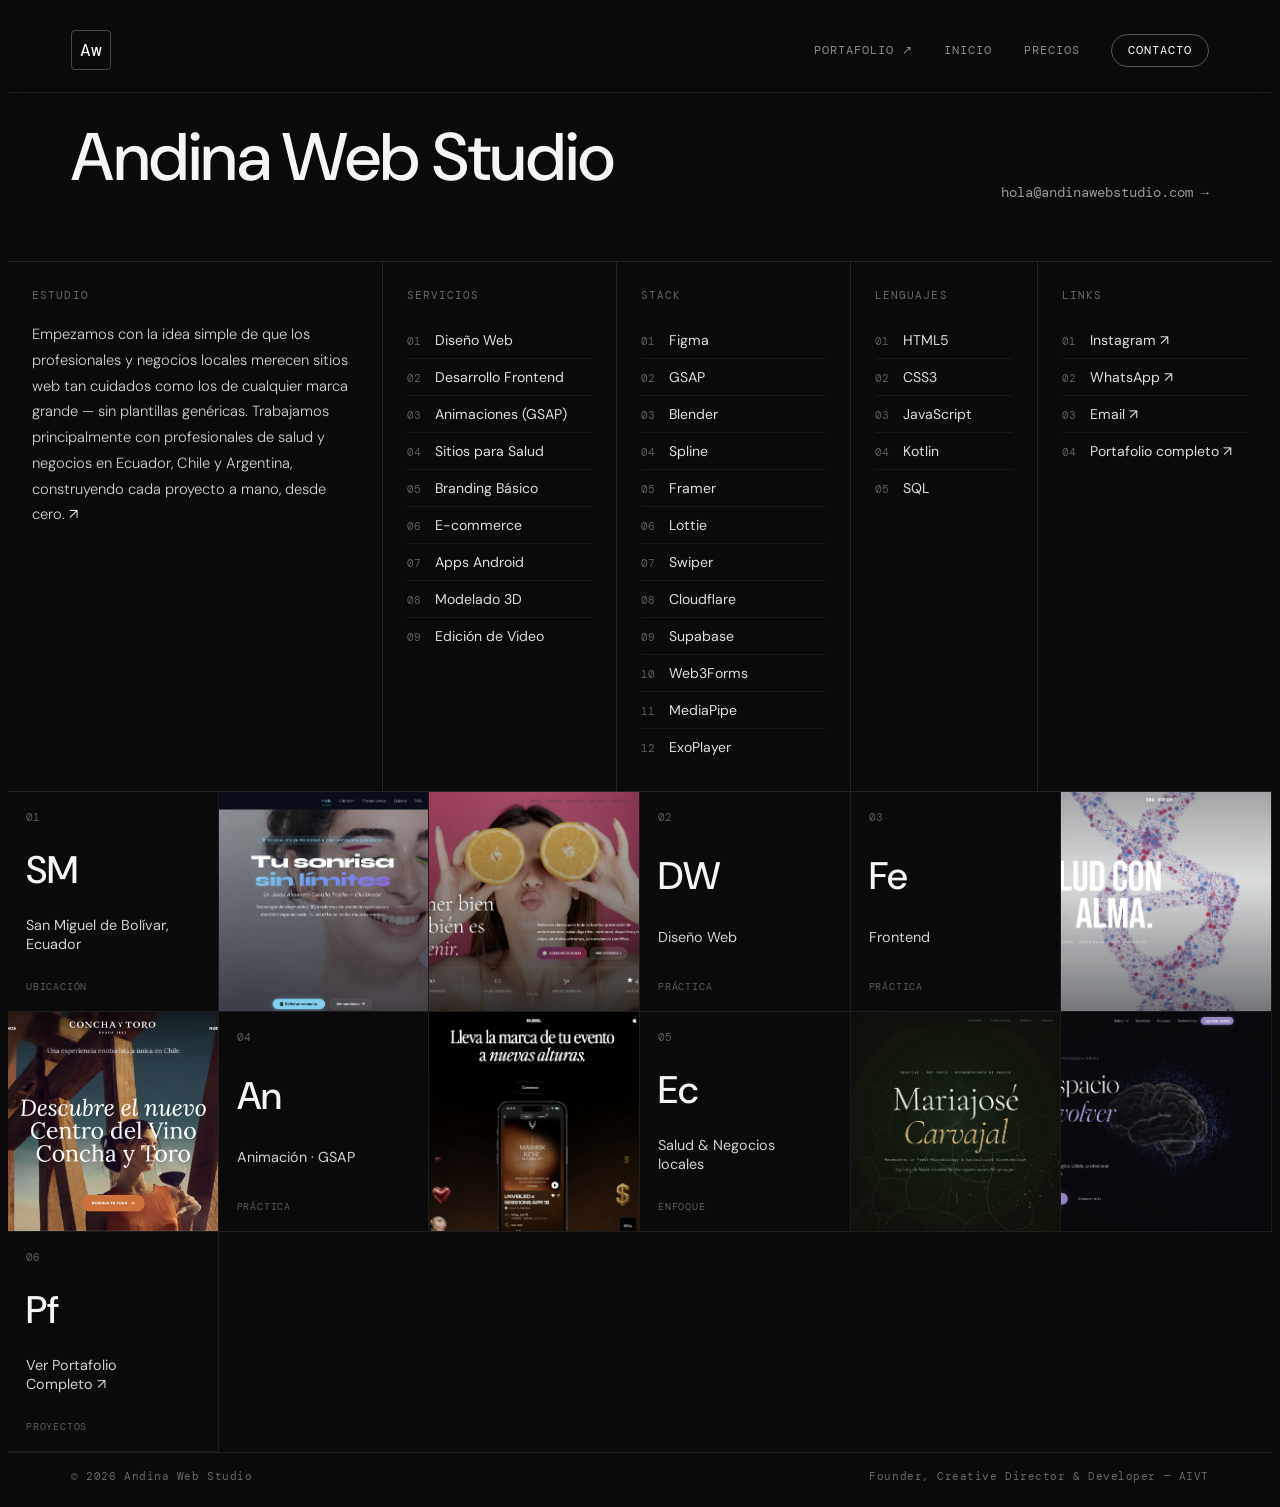
==== about.html @ 559cd748 "lookback-about" ====
<!DOCTYPE html>
<html lang="es">

<head>
  <!-- Google tag (gtag.js) -->
  <script async src="https://www.googletagmanager.com/gtag/js?id=G-6E87KCH0P9"></script>
  <script>
    window.dataLayer = window.dataLayer || [];
    function gtag() { dataLayer.push(arguments); }
    gtag('js', new Date());
    gtag('config', 'G-6E87KCH0P9');
  </script>

  <meta charset="UTF-8" />
  <meta http-equiv="X-UA-Compatible" content="IE=edge" />
  <meta name="viewport" content="width=device-width, initial-scale=1.0" />

  <title>Quiénes Somos — Andina Web Studio | Diseño Web en Ecuador</title>
  <meta name="description"
    content="Andina Web Studio: estudio independiente de diseño web en San Miguel de Bolívar, Ecuador. Servicios, stack y proyectos para profesionales de salud y negocios en Ecuador, Chile y Argentina." />

  <meta name="robots" content="index, follow, max-snippet:-1, max-image-preview:large, max-video-preview:-1" />
  <meta name="author" content="Andina Web Studio" />
  <meta name="theme-color" content="#0a0a0a" />
  <link rel="canonical" href="https://andinawebstudio.com/about.html" />

  <meta name="geo.region" content="EC-B" />
  <meta name="geo.placename" content="San Miguel de Bolívar, Ecuador" />
  <meta name="language" content="Spanish" />
  <meta name="content-language" content="es-EC" />

  <meta property="og:type" content="website" />
  <meta property="og:url" content="https://andinawebstudio.com/about.html" />
  <meta property="og:site_name" content="Andina Web Studio" />
  <meta property="og:locale" content="es_EC" />
  <meta property="og:title" content="Quiénes Somos — Andina Web Studio" />
  <meta property="og:description" content="Estudio independiente de diseño web en San Miguel de Bolívar, Ecuador." />
  <meta property="og:image" content="https://andinawebstudio.com/og-image.jpg" />

  <meta name="twitter:card" content="summary_large_image" />
  <meta name="twitter:title" content="Quiénes Somos — Andina Web Studio" />
  <meta name="twitter:description" content="Estudio independiente de diseño web en Ecuador." />
  <meta name="twitter:image" content="https://andinawebstudio.com/og-image.jpg" />

  <link rel="apple-touch-icon" sizes="180x180" href="apple-touch-icon.png" />
  <link rel="icon" type="image/png" sizes="32x32" href="favicon-32x32.png" />
  <link rel="icon" type="image/png" sizes="16x16" href="favicon-16x16.png" />
  <link rel="manifest" href="site.webmanifest" />

  <link rel="preconnect" href="https://fonts.googleapis.com" />
  <link rel="preconnect" href="https://fonts.gstatic.com" crossorigin />
  <link href="https://fonts.googleapis.com/css2?family=DM+Sans:wght@300;400;500;600&family=DM+Mono:wght@300;400;500&display=swap"
    rel="stylesheet" />

  <link rel="stylesheet" href="css/about.css" />
</head>

<body>

  <!-- NAV -->
  <nav class="ab-nav">
    <a href="index.html" class="ab-logo">Aw</a>
    <div class="ab-nav-links">
      <a href="proyectos.html">PORTAFOLIO ↗</a>
      <a href="index.html#sobre">INICIO</a>
      <a href="index.html#precios">PRECIOS</a>
      <a href="index.html#contacto" class="ab-nav-cta">CONTACTO</a>
    </div>
  </nav>

  <!-- HEADER -->
  <header class="ab-header">
    <h1>Andina Web Studio</h1>
    <a href="mailto:hola@andinawebstudio.com" class="ab-email">hola@andinawebstudio.com →</a>
  </header>

  <!-- TABLA DE 5 COLUMNAS -->
  <section class="ab-grid">

    <div class="ab-col ab-col-about">
      <div class="ab-col-title">ESTUDIO</div>
      <p class="ab-about-text">
        Empezamos con la idea simple de que los profesionales y negocios locales merecen sitios web tan
        cuidados como los de cualquier marca grande — sin plantillas genéricas. Trabajamos principalmente con
        profesionales de salud y negocios en Ecuador, Chile y Argentina, construyendo cada proyecto a mano,
        desde cero. <a href="index.html#sobre">↗</a>
      </p>
    </div>

    <div class="ab-col">
      <div class="ab-col-title">SERVICIOS</div>
      <ul class="ab-list">
        <li><span class="ab-num">01</span><span>Diseño Web</span></li>
        <li><span class="ab-num">02</span><span>Desarrollo Frontend</span></li>
        <li><span class="ab-num">03</span><span>Animaciones (GSAP)</span></li>
        <li><span class="ab-num">04</span><span>Sitios para Salud</span></li>
        <li><span class="ab-num">05</span><span>Branding Básico</span></li>
        <li><span class="ab-num">06</span><span>E-commerce</span></li>
        <li><span class="ab-num">07</span><span>Apps Android</span></li>
        <li><span class="ab-num">08</span><span>Modelado 3D</span></li>
        <li><span class="ab-num">09</span><span>Edición de Video</span></li>
      </ul>
    </div>

    <div class="ab-col">
      <div class="ab-col-title">STACK</div>
      <ul class="ab-list">
        <li><span class="ab-num">01</span><span>Figma</span></li>
        <li><span class="ab-num">02</span><span>GSAP</span></li>
        <li><span class="ab-num">03</span><span>Blender</span></li>
        <li><span class="ab-num">04</span><span>Spline</span></li>
        <li><span class="ab-num">05</span><span>Framer</span></li>
        <li><span class="ab-num">06</span><span>Lottie</span></li>
        <li><span class="ab-num">07</span><span>Swiper</span></li>
        <li><span class="ab-num">08</span><span>Cloudflare</span></li>
        <li><span class="ab-num">09</span><span>Supabase</span></li>
        <li><span class="ab-num">10</span><span>Web3Forms</span></li>
        <li><span class="ab-num">11</span><span>MediaPipe</span></li>
        <li><span class="ab-num">12</span><span>ExoPlayer</span></li>
      </ul>
    </div>

    <div class="ab-col">
      <div class="ab-col-title">LENGUAJES</div>
      <ul class="ab-list">
        <li><span class="ab-num">01</span><span>HTML5</span></li>
        <li><span class="ab-num">02</span><span>CSS3</span></li>
        <li><span class="ab-num">03</span><span>JavaScript</span></li>
        <li><span class="ab-num">04</span><span>Kotlin</span></li>
        <li><span class="ab-num">05</span><span>SQL</span></li>
      </ul>
    </div>

    <div class="ab-col">
      <div class="ab-col-title">LINKS</div>
      <ul class="ab-list">
        <li><span class="ab-num">01</span><a href="https://instagram.com/andinawebstudio" target="_blank"
            rel="noopener">Instagram ↗</a></li>
        <li><span class="ab-num">02</span><a href="https://wa.me/593989565924" target="_blank"
            rel="noopener">WhatsApp ↗</a></li>
        <li><span class="ab-num">03</span><a href="mailto:hola@andinawebstudio.com">Email ↗</a></li>
        <li><span class="ab-num">04</span><a href="proyectos.html">Portafolio completo ↗</a></li>
      </ul>
    </div>

  </section>

  <!-- MOSAICO -->
  <section class="ab-mosaic">

    <div class="ab-tile ab-tile-text">
      <div class="ab-tile-num">01</div>
      <div class="ab-tile-big">SM</div>
      <div class="ab-tile-label">San Miguel de Bolívar,<br>Ecuador</div>
      <div class="ab-tile-tag">UBICACIÓN</div>
    </div>

    <div class="ab-tile ab-tile-img">
      <img src="assets/img/clinidental.webp" alt="Clinidental" loading="lazy" />
    </div>

    <div class="ab-tile ab-tile-img">
      <img src="assets/img/nutricion.webp" alt="Nutrición Clínica" loading="lazy" />
    </div>

    <div class="ab-tile ab-tile-text">
      <div class="ab-tile-num">02</div>
      <div class="ab-tile-big">DW</div>
      <div class="ab-tile-label">Diseño Web</div>
      <div class="ab-tile-tag">PRÁCTICA</div>
    </div>

    <div class="ab-tile ab-tile-text">
      <div class="ab-tile-num">03</div>
      <div class="ab-tile-big">Fe</div>
      <div class="ab-tile-label">Frontend</div>
      <div class="ab-tile-tag">PRÁCTICA</div>
    </div>

    <div class="ab-tile ab-tile-img">
      <img src="assets/img/dravivian.webp" alt="Dra. Vivian Ríos" loading="lazy" />
    </div>

    <div class="ab-tile ab-tile-img">
      <img src="assets/img/conchaytoro.webp" alt="Viña Concha y Toro" loading="lazy" />
    </div>

    <div class="ab-tile ab-tile-text">
      <div class="ab-tile-num">04</div>
      <div class="ab-tile-big">An</div>
      <div class="ab-tile-label">Animación · GSAP</div>
      <div class="ab-tile-tag">PRÁCTICA</div>
    </div>

    <div class="ab-tile ab-tile-img">
      <img src="assets/img/bubbl.webp" alt="Bubbl" loading="lazy" />
    </div>

    <div class="ab-tile ab-tile-text">
      <div class="ab-tile-num">05</div>
      <div class="ab-tile-big">Ec</div>
      <div class="ab-tile-label">Salud &amp; Negocios<br>locales</div>
      <div class="ab-tile-tag">ENFOQUE</div>
    </div>

    <div class="ab-tile ab-tile-img">
      <img src="assets/img/cote.webp" alt="Microbiología Agrícola" loading="lazy" />
    </div>

    <div class="ab-tile ab-tile-img">
      <img src="assets/img/psicologia2.webp" alt="Psicología Humanizada" loading="lazy" />
    </div>

    <a href="proyectos.html" class="ab-tile ab-tile-text ab-tile-link">
      <div class="ab-tile-num">06</div>
      <div class="ab-tile-big">Pf</div>
      <div class="ab-tile-label">Ver Portafolio<br>Completo ↗</div>
      <div class="ab-tile-tag">PROYECTOS</div>
    </a>

  </section>

  <!-- FOOTER MINIMALISTA -->
  <footer class="ab-footer">
    <div class="ab-footer-copy">© 2026 Andina Web Studio</div>
    <span class="ab-footer-contact">Founder, Creative Director &amp; Developer — AIVT</span>
  </footer>

  <script src="js/about.js" defer></script>
</body>

</html>
---- css/about.css ----
/* ============================================================
   Andina Web Studio — about.css
   Estilo editorial oscuro (independiente del tema claro del sitio)
============================================================ */

body {
  background: #0a0a0a;
  color: #f5f5f5;
  font-family: 'DM Sans', sans-serif;
  cursor: auto;
}

/* ===== NAV ===== */
.ab-nav {
  position: sticky;
  top: 0;
  z-index: 500;
  display: flex;
  justify-content: space-between;
  align-items: center;
  padding: 22px 5%;
  background: rgba(10, 10, 10, 0.7);
  backdrop-filter: blur(14px);
  -webkit-backdrop-filter: blur(14px);
  border-bottom: 1px solid rgba(255, 255, 255, 0.08);
}

.ab-logo {
  font-family: 'DM Mono', monospace;
  font-size: 1.1rem;
  color: #fff;
  text-decoration: none;
  border: 1px solid rgba(255, 255, 255, 0.25);
  width: 38px;
  height: 38px;
  display: flex;
  align-items: center;
  justify-content: center;
  border-radius: 4px;
}

.ab-nav-links {
  display: flex;
  gap: 32px;
  align-items: center;
}

.ab-nav-links a {
  color: rgba(245, 245, 245, 0.55);
  text-decoration: none;
  font-family: 'DM Mono', monospace;
  font-size: 0.72rem;
  letter-spacing: 0.08em;
  transition: color 0.25s ease;
}

.ab-nav-links a:hover {
  color: #fff;
}

.ab-nav-cta {
  color: #fff !important;
  border: 1px solid rgba(255, 255, 255, 0.3);
  padding: 8px 16px;
  border-radius: 30px;
}

/* ===== HEADER ===== */
.ab-header {
  padding: 20px 5% 60px;
  display: flex;
  justify-content: space-between;
  align-items: flex-end;
  flex-wrap: wrap;
  gap: 20px;
  border-bottom: 1px solid rgba(255, 255, 255, 0.1);
}

.ab-header h1 {
  font-family: 'DM Sans', sans-serif;
  font-weight: 500;
  font-size: clamp(2.4rem, 6vw, 4.2rem);
  margin: 0;
  letter-spacing: -0.01em;
}

.ab-email {
  font-family: 'DM Mono', monospace;
  font-size: 0.85rem;
  color: rgba(245, 245, 245, 0.6);
  text-decoration: none;
  transition: color 0.25s ease;
}

.ab-email:hover {
  color: #fff;
}

/* ===== GRID DE 5 COLUMNAS ===== */
.ab-grid {
  display: grid;
  grid-template-columns: 1.6fr 1fr 1fr 0.8fr 1fr;
  border-bottom: 1px solid rgba(255, 255, 255, 0.1);
}

.ab-col {
  padding: 26px 24px;
  border-right: 1px solid rgba(255, 255, 255, 0.1);
}

.ab-col:last-child {
  border-right: none;
}

.ab-col-title {
  font-family: 'DM Mono', monospace;
  font-size: 0.7rem;
  letter-spacing: 0.1em;
  color: rgba(245, 245, 245, 0.4);
  margin-bottom: 20px;
}

.ab-about-text {
  font-size: 0.92rem;
  line-height: 1.75;
  font-weight: 300;
  color: rgba(245, 245, 245, 0.85);
}

.ab-about-text a {
  color: #fff;
  text-decoration: none;
}

.ab-list {
  list-style: none;
  padding: 0;
  margin: 0;
}

.ab-list li {
  display: flex;
  align-items: baseline;
  gap: 12px;
  padding: 9px 0;
  border-top: 1px solid rgba(255, 255, 255, 0.06);
  font-size: 0.88rem;
}

.ab-list li:first-child {
  border-top: none;
}

.ab-list li span:last-child,
.ab-list li a {
  color: rgba(245, 245, 245, 0.9);
  text-decoration: none;
  font-weight: 400;
  transition: color 0.25s ease;
}

.ab-list li a:hover {
  color: #A8C8E8;
}

.ab-num {
  font-family: 'DM Mono', monospace;
  font-size: 0.7rem;
  color: rgba(245, 245, 245, 0.35);
  min-width: 16px;
}

/* ===== MOSAICO ===== */
.ab-mosaic {
  display: grid;
  grid-template-columns: repeat(6, 1fr);
  grid-auto-rows: 220px;
}

.ab-tile {
  position: relative;
  border-right: 1px solid rgba(255, 255, 255, 0.08);
  border-bottom: 1px solid rgba(255, 255, 255, 0.08);
  overflow: hidden;
}

.ab-tile-img img {
  width: 100%;
  height: 100%;
  object-fit: cover;
  display: block;
  filter: grayscale(15%);
  transition: transform 0.5s ease, filter 0.5s ease;
}

.ab-tile-img:hover img {
  transform: scale(1.05);
  filter: grayscale(0%);
}

.ab-tile-text {
  padding: 18px;
  display: flex;
  flex-direction: column;
  justify-content: space-between;
  text-decoration: none;
  color: inherit;
  transition: background 0.3s ease;
}

.ab-tile-text:hover {
  background: rgba(255, 255, 255, 0.04);
}

.ab-tile-num {
  font-family: 'DM Mono', monospace;
  font-size: 0.7rem;
  color: rgba(245, 245, 245, 0.35);
}

.ab-tile-big {
  font-family: 'DM Sans', sans-serif;
  font-weight: 500;
  font-size: 2.4rem;
  line-height: 1;
  margin: 10px 0;
}

.ab-tile-label {
  font-size: 0.9rem;
  font-weight: 400;
  color: rgba(245, 245, 245, 0.85);
  line-height: 1.3;
}

.ab-tile-tag {
  font-family: 'DM Mono', monospace;
  font-size: 0.62rem;
  letter-spacing: 0.08em;
  color: rgba(245, 245, 245, 0.35);
  margin-top: 10px;
}

.ab-tile-link {
  cursor: pointer;
}

/* ===== FOOTER MINIMALISTA ===== */
.ab-footer {
  display: flex;
  justify-content: space-between;
  align-items: center;
  padding: 16px 5%;
  border-top: 1px solid rgba(255, 255, 255, 0.08);
}

.ab-footer-copy {
  font-family: 'DM Mono', monospace;
  font-size: 0.68rem;
  letter-spacing: 0.05em;
  color: rgba(245, 245, 245, 0.4);
}

.ab-footer-contact {
  font-family: 'DM Mono', monospace;
  font-size: 0.68rem;
  letter-spacing: 0.05em;
  color: rgba(245, 245, 245, 0.4);
  text-decoration: none;
}

/* ===== RESPONSIVE ===== */
@media (max-width: 968px) {
  .ab-grid {
    grid-template-columns: 1fr 1fr;
  }

  .ab-col-about {
    grid-column: 1 / -1;
  }

  .ab-mosaic {
    grid-template-columns: repeat(3, 1fr);
    grid-auto-rows: 160px;
  }
}

@media (max-width: 640px) {
  .ab-nav-links {
    gap: 16px;
  }

  .ab-nav-links a {
    font-size: 0.62rem;
  }

  .ab-grid {
    grid-template-columns: 1fr;
  }

  .ab-col {
    border-right: none;
    border-bottom: 1px solid rgba(255, 255, 255, 0.1);
  }

  .ab-mosaic {
    grid-template-columns: repeat(2, 1fr);
    grid-auto-rows: 150px;
  }
}
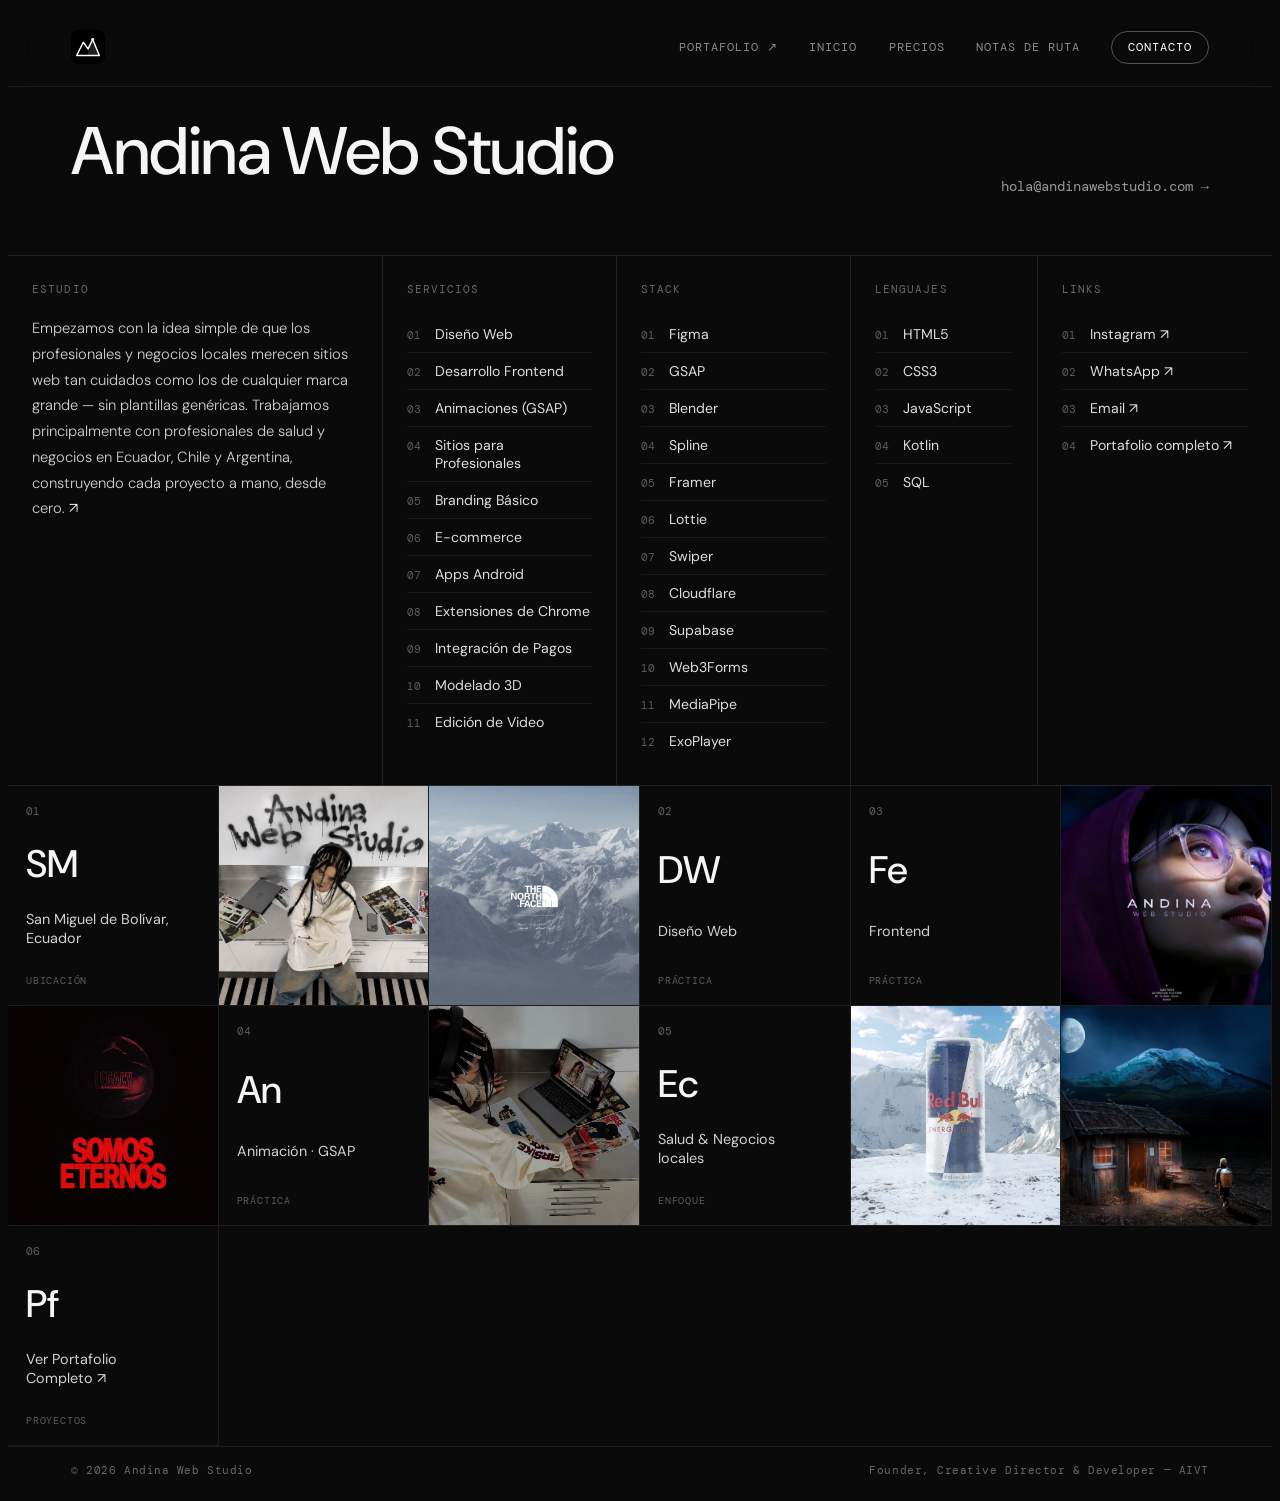
==== commit 9d55ee36: "Added about.html and notas-de-ruta.html; improved navigation, fixed broken links, cleaned HTML struc" ====
--- a/about.html
+++ b/about.html
@@ -59,14 +59,32 @@
 
   <!-- NAV -->
   <nav class="ab-nav">
-    <a href="index.html" class="ab-logo">Aw</a>
+    <a href="index.html" class="ab-logo">
+      <svg width="34" height="34" viewBox="0 0 36 36" fill="none" xmlns="http://www.w3.org/2000/svg">
+        <rect width="36" height="36" rx="8" fill="#000000" />
+        <path d="M6 27L13 13L18 20L23 10L30 27H6Z" fill="none" stroke="#FFFFFF" stroke-width="1.5"
+          stroke-linejoin="round" />
+        <path d="M18 20L23 10L30 27H18V20Z" fill="rgba(255,255,255,0.12)" />
+        <circle cx="23" cy="10" r="1.5" fill="#FFFFFF" />
+      </svg>
+    </a>
     <div class="ab-nav-links">
       <a href="proyectos.html">PORTAFOLIO ↗</a>
       <a href="index.html#sobre">INICIO</a>
       <a href="index.html#precios">PRECIOS</a>
+      <a href="notas-de-ruta.html">NOTAS DE RUTA</a>
       <a href="index.html#contacto" class="ab-nav-cta">CONTACTO</a>
     </div>
+    <button class="ab-hamburger" id="abHamburger" aria-label="Menú"><span></span><span></span><span></span></button>
   </nav>
+
+  <div class="ab-mobile-menu" id="abMobileMenu">
+    <a href="proyectos.html">Portafolio</a>
+    <a href="index.html#sobre">Inicio</a>
+    <a href="index.html#precios">Precios</a>
+    <a href="notas-de-ruta.html">Notas de ruta</a>
+    <a href="index.html#contacto">Contacto</a>
+  </div>
 
   <!-- HEADER -->
   <header class="ab-header">
@@ -93,12 +111,14 @@
         <li><span class="ab-num">01</span><span>Diseño Web</span></li>
         <li><span class="ab-num">02</span><span>Desarrollo Frontend</span></li>
         <li><span class="ab-num">03</span><span>Animaciones (GSAP)</span></li>
-        <li><span class="ab-num">04</span><span>Sitios para Salud</span></li>
+        <li><span class="ab-num">04</span><span>Sitios para Profesionales</span></li>
         <li><span class="ab-num">05</span><span>Branding Básico</span></li>
         <li><span class="ab-num">06</span><span>E-commerce</span></li>
         <li><span class="ab-num">07</span><span>Apps Android</span></li>
-        <li><span class="ab-num">08</span><span>Modelado 3D</span></li>
-        <li><span class="ab-num">09</span><span>Edición de Video</span></li>
+        <li><span class="ab-num">08</span><span>Extensiones de Chrome</span></li>
+        <li><span class="ab-num">09</span><span>Integración de Pagos</span></li>
+        <li><span class="ab-num">10</span><span>Modelado 3D</span></li>
+        <li><span class="ab-num">11</span><span>Edición de Video</span></li>
       </ul>
     </div>
 
@@ -156,11 +176,11 @@
     </div>
 
     <div class="ab-tile ab-tile-img">
-      <img src="assets/img/clinidental.webp" alt="Clinidental" loading="lazy" />
-    </div>
-
-    <div class="ab-tile ab-tile-img">
-      <img src="assets/img/nutricion.webp" alt="Nutrición Clínica" loading="lazy" />
+      <img src="assets/img/modelo1.webp" alt="modelo-mujer" loading="lazy" />
+    </div>
+
+    <div class="ab-tile ab-tile-img">
+      <img src="assets/img/modelo2.webp" alt="logo de north face" loading="lazy" />
     </div>
 
     <div class="ab-tile ab-tile-text">
@@ -178,11 +198,11 @@
     </div>
 
     <div class="ab-tile ab-tile-img">
-      <img src="assets/img/dravivian.webp" alt="Dra. Vivian Ríos" loading="lazy" />
-    </div>
-
-    <div class="ab-tile ab-tile-img">
-      <img src="assets/img/conchaytoro.webp" alt="Viña Concha y Toro" loading="lazy" />
+      <img src="assets/img/modelo3.webp" alt="Hero de la marca" loading="lazy" />
+    </div>
+
+    <div class="ab-tile ab-tile-img">
+      <img src="assets/img/modelo4.webp" alt="herramientas de inspiracion y creacion para diseño Web" loading="lazy" />
     </div>
 
     <div class="ab-tile ab-tile-text">
@@ -193,7 +213,7 @@
     </div>
 
     <div class="ab-tile ab-tile-img">
-      <img src="assets/img/bubbl.webp" alt="Bubbl" loading="lazy" />
+      <img src="assets/img/modelo5.webp" alt="mujer joven enfocada en su computadora" loading="lazy" />
     </div>
 
     <div class="ab-tile ab-tile-text">
@@ -204,11 +224,11 @@
     </div>
 
     <div class="ab-tile ab-tile-img">
-      <img src="assets/img/cote.webp" alt="Microbiología Agrícola" loading="lazy" />
-    </div>
-
-    <div class="ab-tile ab-tile-img">
-      <img src="assets/img/psicologia2.webp" alt="Psicología Humanizada" loading="lazy" />
+      <img src="assets/img/modelo6.webp" alt="lata de bebida energetica de la marca red bull" loading="lazy" />
+    </div>
+
+    <div class="ab-tile ab-tile-img">
+      <img src="assets/img/modelo7.webp" alt="logo de andina web studio" loading="lazy" />
     </div>
 
     <a href="proyectos.html" class="ab-tile ab-tile-text ab-tile-link">
--- a/css/about.css
+++ b/css/about.css
@@ -26,18 +26,57 @@
 }
 
 .ab-logo {
-  font-family: 'DM Mono', monospace;
-  font-size: 1.1rem;
+  display: flex;
+  align-items: center;
+  justify-content: center;
+  text-decoration: none;
+  flex-shrink: 0;
+}
+
+/* Hamburguesa + menú mobile */
+.ab-hamburger {
+  display: none;
+  flex-direction: column;
+  gap: 5px;
+  cursor: pointer;
+  padding: 4px;
+  background: none;
+  border: none;
+}
+.ab-hamburger span {
+  display: block;
+  width: 24px;
+  height: 2px;
+  background: #fff;
+  border-radius: 2px;
+  transition: transform 0.3s ease, opacity 0.3s ease;
+}
+.ab-hamburger.open span:nth-child(1) { transform: rotate(45deg) translate(5px, 5px); }
+.ab-hamburger.open span:nth-child(2) { opacity: 0; }
+.ab-hamburger.open span:nth-child(3) { transform: rotate(-45deg) translate(5px, -5px); }
+
+.ab-mobile-menu {
+  display: none;
+  position: fixed;
+  inset: 72px 0 0 0;
+  background: rgba(10, 10, 10, 0.97);
+  backdrop-filter: blur(20px);
+  z-index: 499;
+  flex-direction: column;
+  align-items: center;
+  justify-content: center;
+  gap: 32px;
+}
+.ab-mobile-menu.open { display: flex; }
+.ab-mobile-menu a {
+  font-size: 1.5rem;
+  font-family: 'DM Sans', sans-serif;
+  font-weight: 500;
   color: #fff;
   text-decoration: none;
-  border: 1px solid rgba(255, 255, 255, 0.25);
-  width: 38px;
-  height: 38px;
-  display: flex;
-  align-items: center;
-  justify-content: center;
-  border-radius: 4px;
-}
+  transition: color 0.3s ease;
+}
+.ab-mobile-menu a:hover { color: #A8C8E8; }
 
 .ab-nav-links {
   display: flex;
@@ -250,6 +289,8 @@
   display: flex;
   justify-content: space-between;
   align-items: center;
+  flex-wrap: wrap;
+  gap: 10px 20px;
   padding: 16px 5%;
   border-top: 1px solid rgba(255, 255, 255, 0.08);
 }
@@ -267,6 +308,11 @@
   letter-spacing: 0.05em;
   color: rgba(245, 245, 245, 0.4);
   text-decoration: none;
+  transition: color 0.25s ease;
+}
+
+a.ab-footer-contact:hover {
+  color: #A8C8E8;
 }
 
 /* ===== RESPONSIVE ===== */
@@ -287,11 +333,11 @@
 
 @media (max-width: 640px) {
   .ab-nav-links {
-    gap: 16px;
-  }
-
-  .ab-nav-links a {
-    font-size: 0.62rem;
+    display: none;
+  }
+
+  .ab-hamburger {
+    display: flex;
   }
 
   .ab-grid {
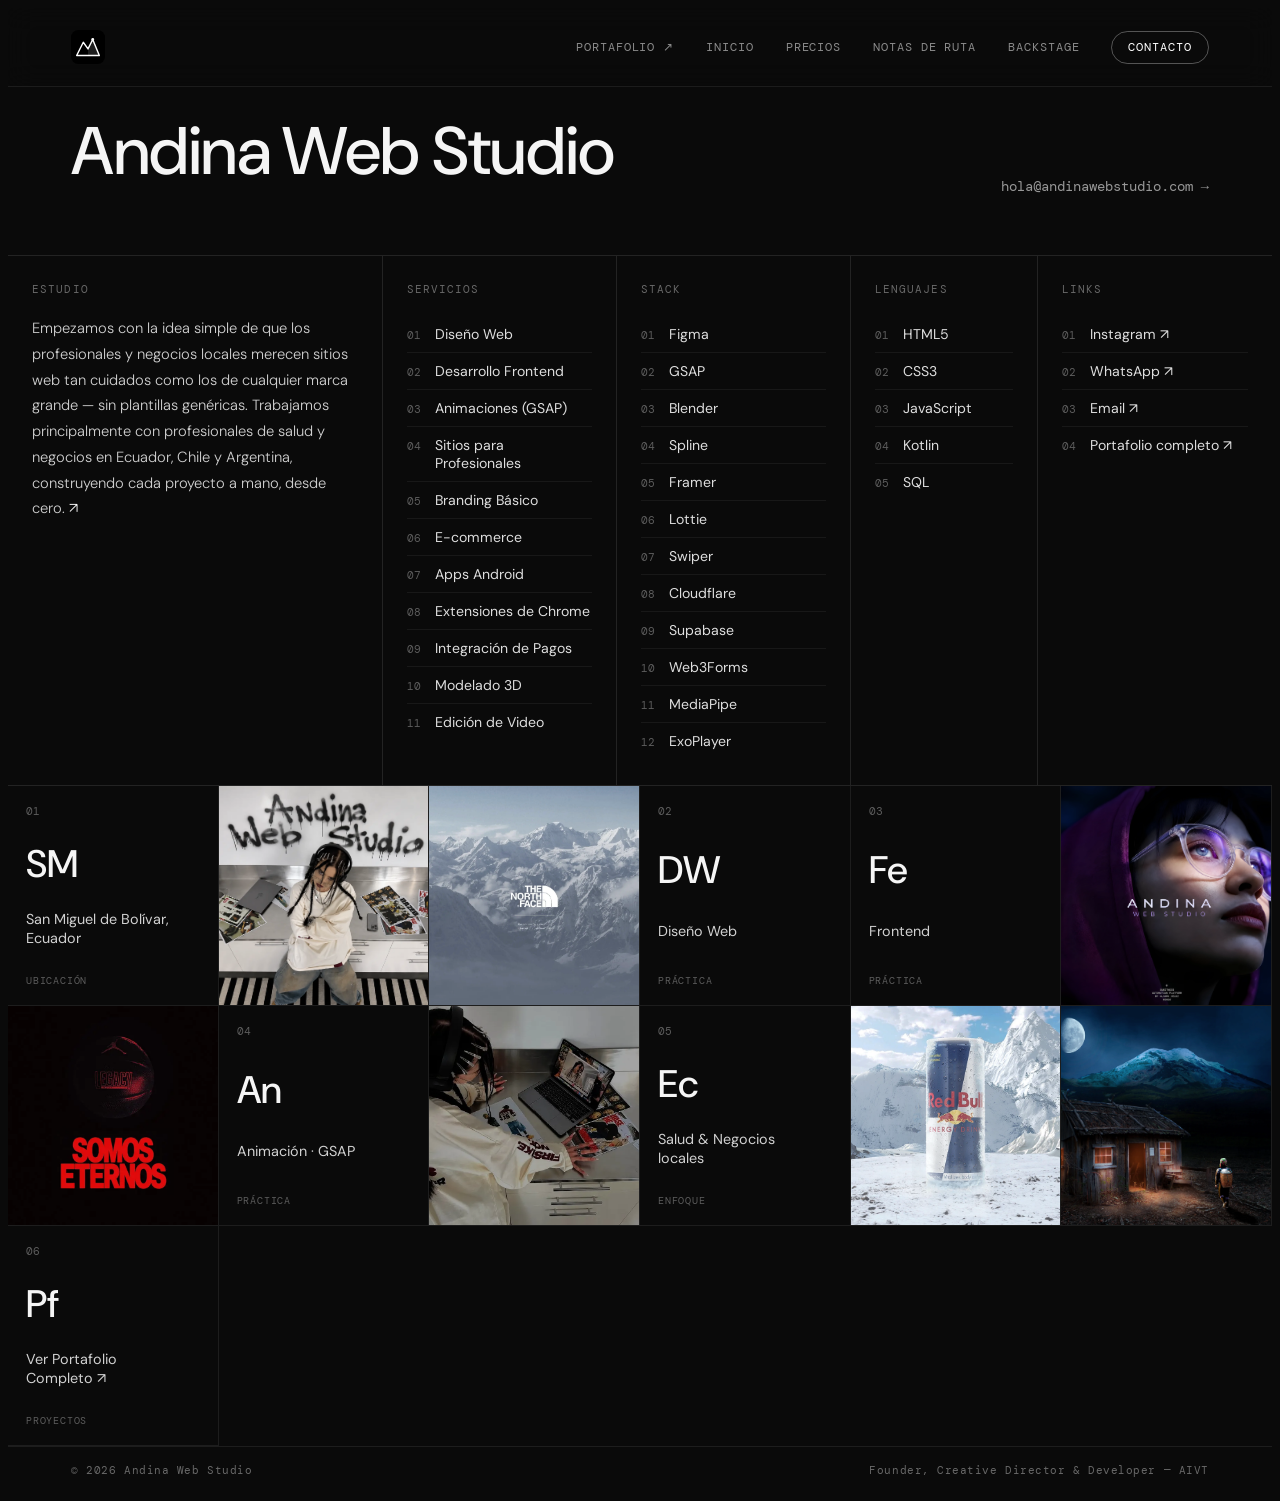
==== commit 24177b84: "fixes" ====
--- a/about.html
+++ b/about.html
@@ -73,6 +73,7 @@
       <a href="index.html#sobre">INICIO</a>
       <a href="index.html#precios">PRECIOS</a>
       <a href="notas-de-ruta.html">NOTAS DE RUTA</a>
+      <a href="backstage.html">BACKSTAGE</a>
       <a href="index.html#contacto" class="ab-nav-cta">CONTACTO</a>
     </div>
     <button class="ab-hamburger" id="abHamburger" aria-label="Menú"><span></span><span></span><span></span></button>
@@ -83,6 +84,7 @@
     <a href="index.html#sobre">Inicio</a>
     <a href="index.html#precios">Precios</a>
     <a href="notas-de-ruta.html">Notas de ruta</a>
+    <a href="backstage.html">Backstage</a>
     <a href="index.html#contacto">Contacto</a>
   </div>
 
--- a/css/about.css
+++ b/css/about.css
@@ -84,6 +84,11 @@
   align-items: center;
 }
 
+@media (max-width: 900px) {
+  .ab-nav-links { gap: 18px; }
+  .ab-nav-links a { font-size: 0.72rem; }
+}
+
 .ab-nav-links a {
   color: rgba(245, 245, 245, 0.55);
   text-decoration: none;
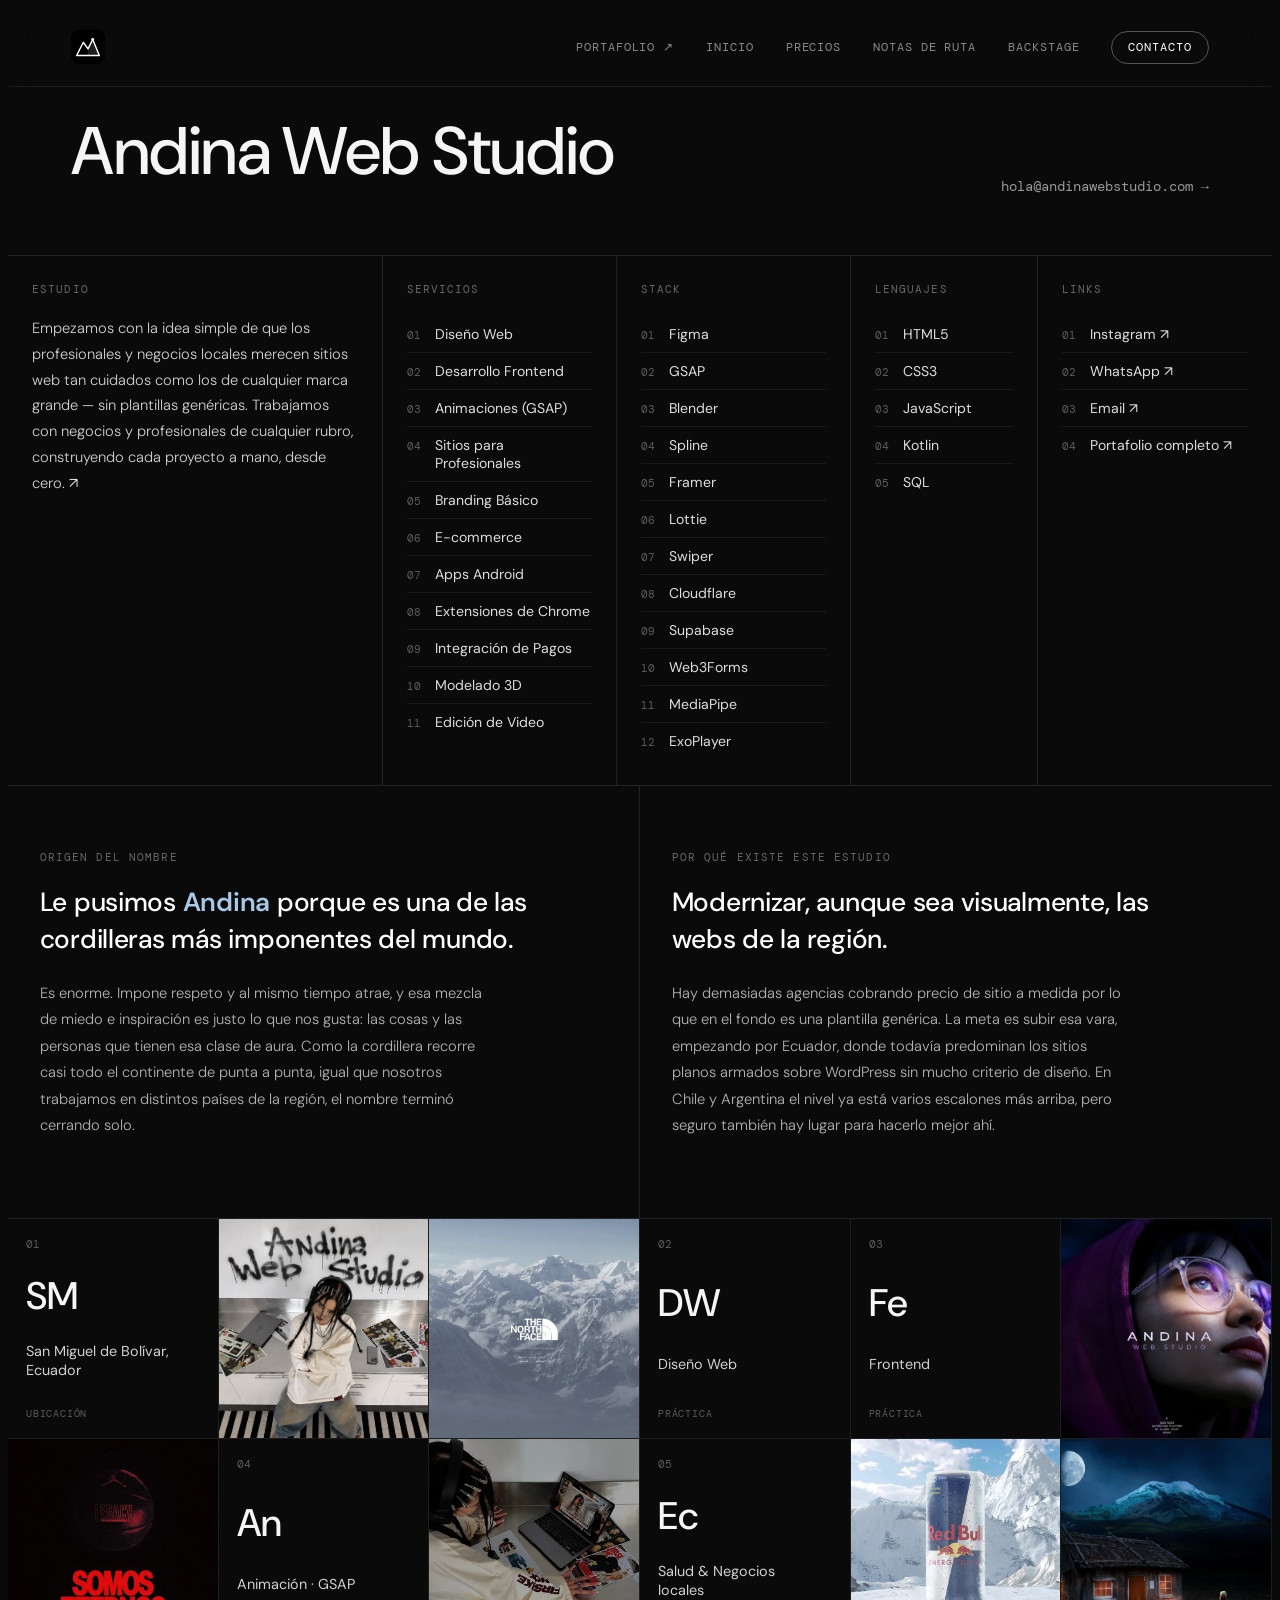
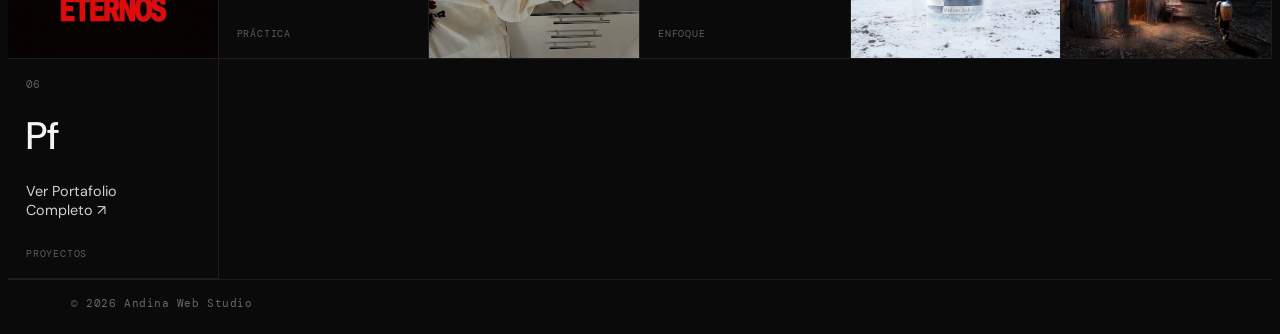
==== commit ece54a1e: "fix API itunes" ====
--- a/about.html
+++ b/about.html
@@ -101,9 +101,9 @@
       <div class="ab-col-title">ESTUDIO</div>
       <p class="ab-about-text">
         Empezamos con la idea simple de que los profesionales y negocios locales merecen sitios web tan
-        cuidados como los de cualquier marca grande — sin plantillas genéricas. Trabajamos principalmente con
-        profesionales de salud y negocios en Ecuador, Chile y Argentina, construyendo cada proyecto a mano,
-        desde cero. <a href="index.html#sobre">↗</a>
+        cuidados como los de cualquier marca grande — sin plantillas genéricas. Trabajamos con negocios y
+        profesionales de cualquier rubro, construyendo cada proyecto a mano, desde cero. <a
+          href="index.html#sobre">↗</a>
       </p>
     </div>
 
@@ -167,6 +167,34 @@
 
   </section>
 
+  <!-- ORIGEN Y MISIÓN — por qué el nombre, por qué existe el estudio -->
+  <section class="ab-story">
+
+    <div class="ab-story-block">
+      <div class="ab-col-title">ORIGEN DEL NOMBRE</div>
+      <p class="ab-story-lead">Le pusimos <strong>Andina</strong> porque es una de las cordilleras más
+        imponentes del mundo.</p>
+      <p class="ab-story-text">
+        Es enorme. Impone respeto y al mismo tiempo atrae, y esa mezcla de miedo e inspiración es justo lo que
+        nos gusta: las cosas y las personas que tienen esa clase de aura. Como la cordillera recorre casi todo
+        el continente de punta a punta, igual que nosotros trabajamos en distintos países de la región, el
+        nombre terminó cerrando solo.
+      </p>
+    </div>
+
+    <div class="ab-story-block">
+      <div class="ab-col-title">POR QUÉ EXISTE ESTE ESTUDIO</div>
+      <p class="ab-story-lead">Modernizar, aunque sea visualmente, las webs de la región.</p>
+      <p class="ab-story-text">
+        Hay demasiadas agencias cobrando precio de sitio a medida por lo que en el fondo es una plantilla
+        genérica. La meta es subir esa vara, empezando por Ecuador, donde todavía predominan los sitios planos
+        armados sobre WordPress sin mucho criterio de diseño. En Chile y Argentina el nivel ya está varios
+        escalones más arriba, pero seguro también hay lugar para hacerlo mejor ahí.
+      </p>
+    </div>
+
+  </section>
+
   <!-- MOSAICO -->
   <section class="ab-mosaic">
 
@@ -245,7 +273,6 @@
   <!-- FOOTER MINIMALISTA -->
   <footer class="ab-footer">
     <div class="ab-footer-copy">© 2026 Andina Web Studio</div>
-    <span class="ab-footer-contact">Founder, Creative Director &amp; Developer — AIVT</span>
   </footer>
 
   <script src="js/about.js" defer></script>
--- a/css/about.css
+++ b/css/about.css
@@ -214,6 +214,45 @@
   min-width: 16px;
 }
 
+/* ===== ORIGEN Y MISIÓN (historia) ===== */
+.ab-story {
+  display: grid;
+  grid-template-columns: 1fr 1fr;
+  border-bottom: 1px solid rgba(255, 255, 255, 0.1);
+}
+
+.ab-story-block {
+  padding: 64px 5%;
+}
+
+.ab-story-block:first-child {
+  border-right: 1px solid rgba(255, 255, 255, 0.1);
+}
+
+.ab-story-lead {
+  font-family: 'DM Sans', sans-serif;
+  font-weight: 500;
+  font-size: clamp(1.3rem, 2.3vw, 1.65rem);
+  line-height: 1.4;
+  letter-spacing: -0.01em;
+  color: #fff;
+  margin: 0 0 22px;
+  max-width: 30ch;
+}
+
+.ab-story-lead strong {
+  color: #A8C8E8;
+  font-weight: 600;
+}
+
+.ab-story-text {
+  font-size: 0.92rem;
+  line-height: 1.8;
+  font-weight: 300;
+  color: rgba(245, 245, 245, 0.72);
+  max-width: 46ch;
+}
+
 /* ===== MOSAICO ===== */
 .ab-mosaic {
   display: grid;
@@ -330,6 +369,15 @@
     grid-column: 1 / -1;
   }
 
+  .ab-story {
+    grid-template-columns: 1fr;
+  }
+
+  .ab-story-block:first-child {
+    border-right: none;
+    border-bottom: 1px solid rgba(255, 255, 255, 0.1);
+  }
+
   .ab-mosaic {
     grid-template-columns: repeat(3, 1fr);
     grid-auto-rows: 160px;
@@ -354,6 +402,10 @@
     border-bottom: 1px solid rgba(255, 255, 255, 0.1);
   }
 
+  .ab-story-block {
+    padding: 44px 5%;
+  }
+
   .ab-mosaic {
     grid-template-columns: repeat(2, 1fr);
     grid-auto-rows: 150px;
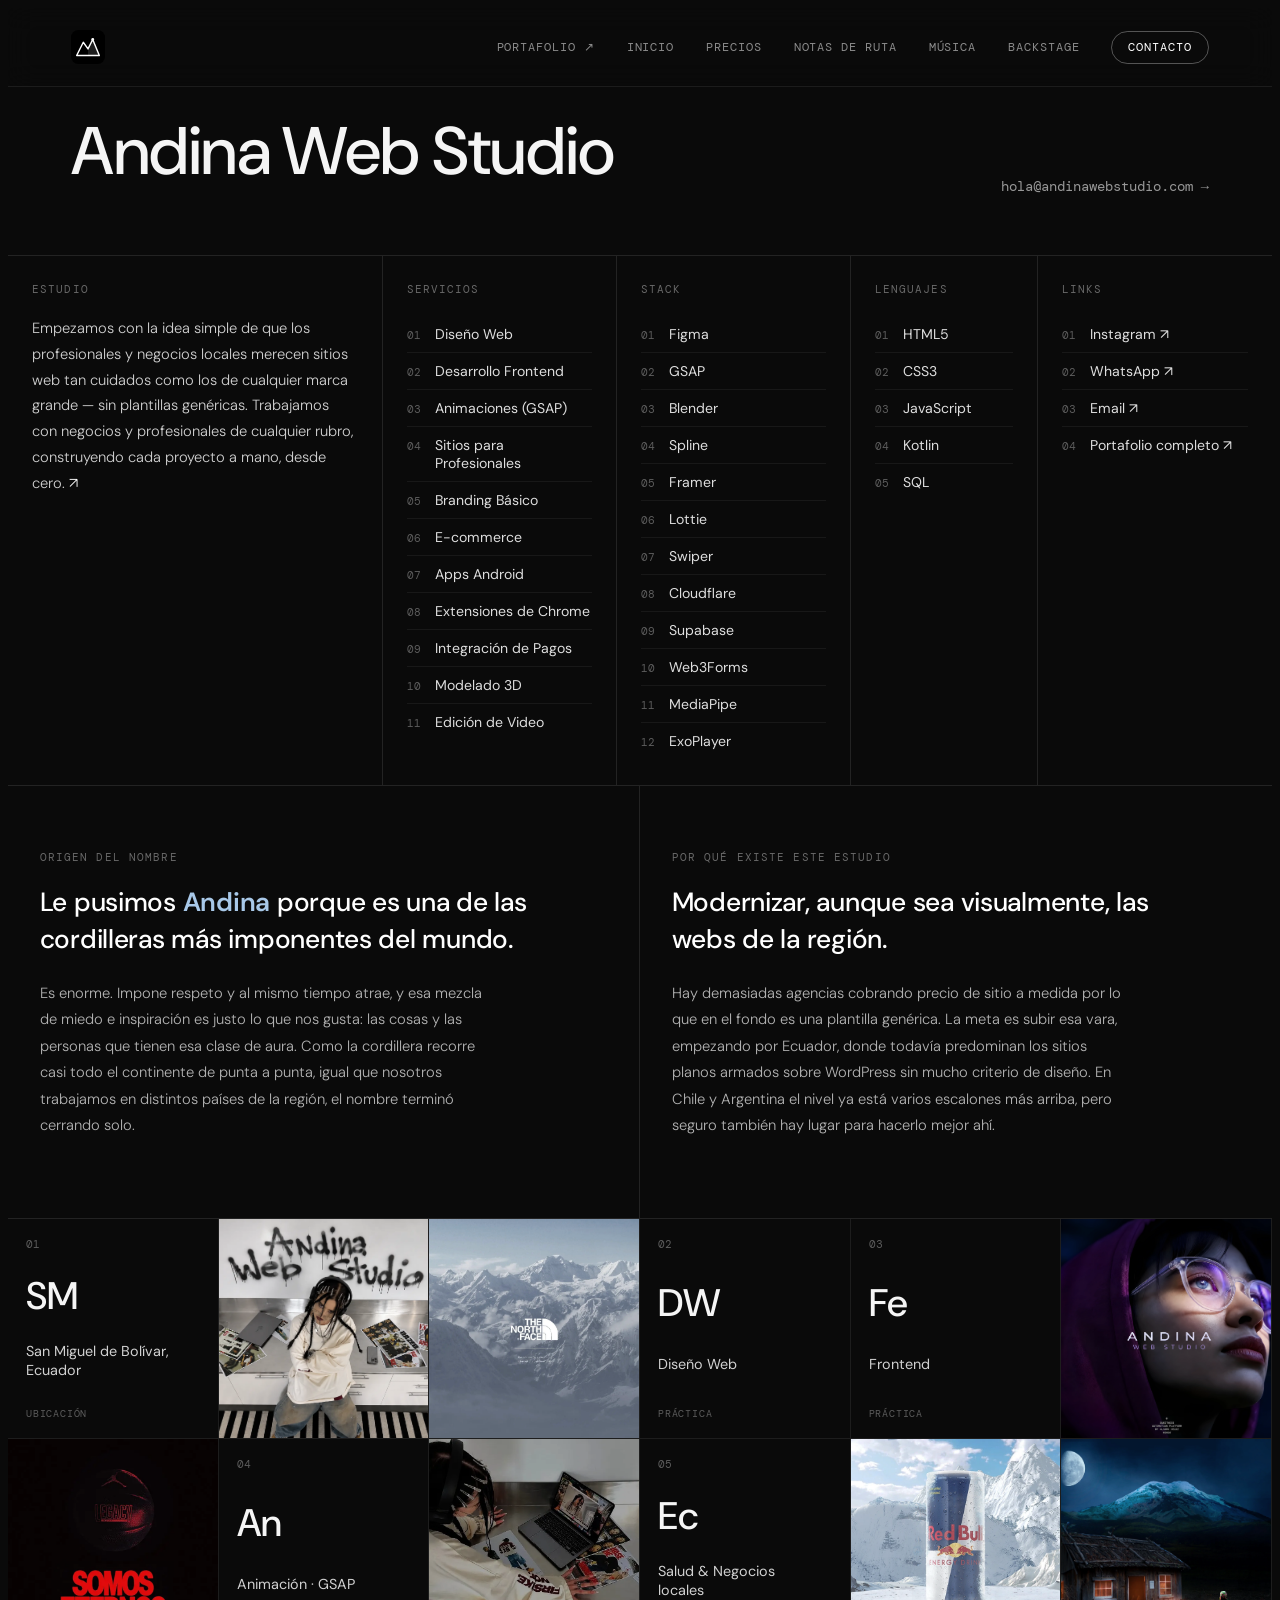
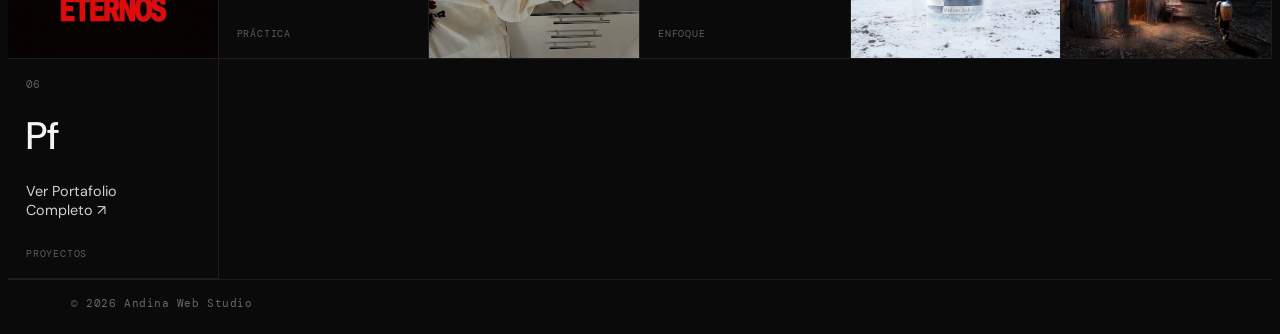
==== commit da97ac63: "fix botton navbar" ====
--- a/about.html
+++ b/about.html
@@ -73,6 +73,7 @@
       <a href="index.html#sobre">INICIO</a>
       <a href="index.html#precios">PRECIOS</a>
       <a href="notas-de-ruta.html">NOTAS DE RUTA</a>
+      <a href="musica.html">MÚSICA</a>
       <a href="backstage.html">BACKSTAGE</a>
       <a href="index.html#contacto" class="ab-nav-cta">CONTACTO</a>
     </div>
@@ -84,6 +85,7 @@
     <a href="index.html#sobre">Inicio</a>
     <a href="index.html#precios">Precios</a>
     <a href="notas-de-ruta.html">Notas de ruta</a>
+    <a href="musica.html">Música</a>
     <a href="backstage.html">Backstage</a>
     <a href="index.html#contacto">Contacto</a>
   </div>
